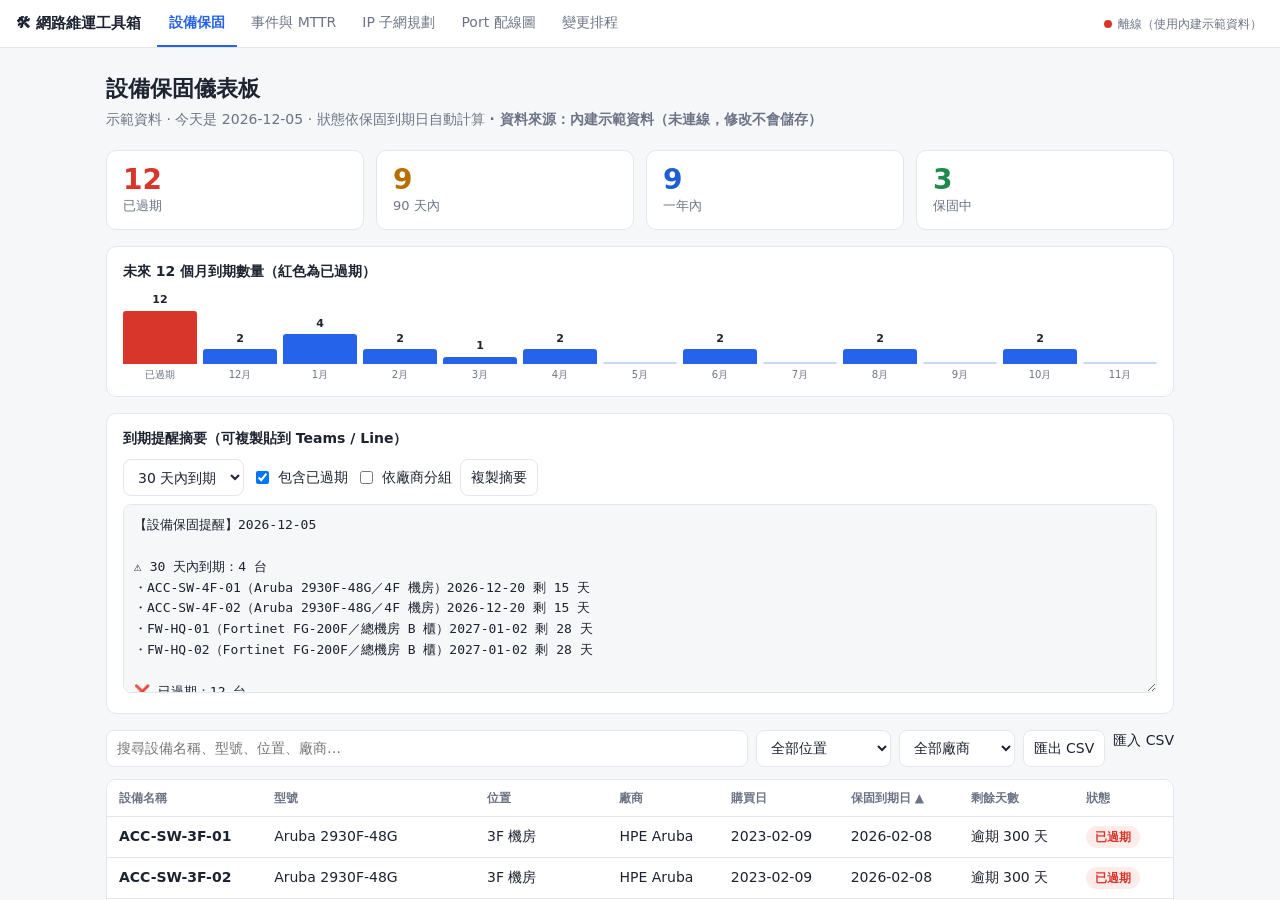
==== index.html @ cf8c07ed "Add IT netops toolbox (demo data, Supabase-backed) Co-Authored-By: Claude Sonnet 5.5 <noreply@anthro" ====
<!doctype html>
<html lang="zh-Hant">
<head>
<meta charset="utf-8">
<meta name="viewport" content="width=device-width, initial-scale=1">
<title>IT 網路維運工具箱</title>
<style>
:root{--bg:#f6f7f9;--card:#fff;--text:#1d2330;--muted:#6b7385;--line:#e3e6ec;--accent:#2563eb;--ok:#1f8a4c;--bad:#d9362b}
@media (prefers-color-scheme:dark){:root{--bg:#12151c;--card:#1b2029;--text:#e8ebf2;--muted:#98a1b3;--line:#2b323f;--accent:#6b9bff;--ok:#5fd08a;--bad:#ff7b72}}
*{box-sizing:border-box}
html,body{height:100%;margin:0}
body{display:flex;flex-direction:column;background:var(--bg);color:var(--text);font:14px/1.5 -apple-system,"PingFang TC","Noto Sans TC",system-ui,sans-serif}
header{background:var(--card);border-bottom:1px solid var(--line);display:flex;align-items:center;gap:6px;padding:0 12px;flex-wrap:wrap}
.brand{font-weight:700;font-size:15px;padding:12px 10px 12px 4px;white-space:nowrap}
nav{display:flex;gap:2px;overflow-x:auto;flex:1}
nav a{padding:12px 12px;color:var(--muted);text-decoration:none;white-space:nowrap;border-bottom:2px solid transparent}
nav a:hover{color:var(--text)}
nav a.on{color:var(--accent);border-bottom-color:var(--accent);font-weight:600}
.db{font-size:12px;color:var(--muted);display:flex;align-items:center;gap:6px;white-space:nowrap;padding:0 6px}
.db i{width:8px;height:8px;border-radius:50%;background:var(--muted);display:inline-block}
.db.ok i{background:var(--ok)}.db.bad i{background:var(--bad)}
@media(max-width:700px){.brand{flex:1}nav{order:3;flex-basis:100%}}
iframe{flex:1;width:100%;border:0;background:var(--bg)}
</style>
</head>
<body>
<header>
  <div class="brand">🛠 網路維運工具箱</div>
  <nav id="nav"></nav>
  <div class="db" id="db"><i></i><span>連線中…</span></div>
</header>
<iframe id="frame" title="工具內容"></iframe>

<script src="ops-db.js"></script>
<script>
const TOOLS = [
  ['warranty','設備保固','warranty-dashboard.html'],
  ['incident','事件與 MTTR','incident-tracker.html'],
  ['subnet','IP 子網規劃','subnet-planner.html'],
  ['ports','Port 配線圖','port-map.html'],
  ['change','變更排程','change-calendar.html'],
];
const nav = document.getElementById('nav'), frame = document.getElementById('frame');
nav.innerHTML = TOOLS.map(([k,l])=>`<a href="#${k}" data-k="${k}">${l}</a>`).join('');
function go(){
  const k = (location.hash||'').slice(1);
  const t = TOOLS.find(x=>x[0]===k) || TOOLS[0];
  nav.querySelectorAll('a').forEach(a=>a.classList.toggle('on',a.dataset.k===t[0]));
  if(!frame.src.endsWith(t[2])) frame.src = t[2];
  document.title = t[1] + '｜IT 網路維運工具箱';
}
window.addEventListener('hashchange',go); go();

// 資料庫連線狀態
OPS.select('ops_devices','select=id&limit=1').then(r=>{
  const el=document.getElementById('db');
  el.className='db '+(r?'ok':'bad');
  el.querySelector('span').textContent = r ? 'Supabase 已連線' : '離線（使用內建示範資料）';
});
</script>
</body>
</html>
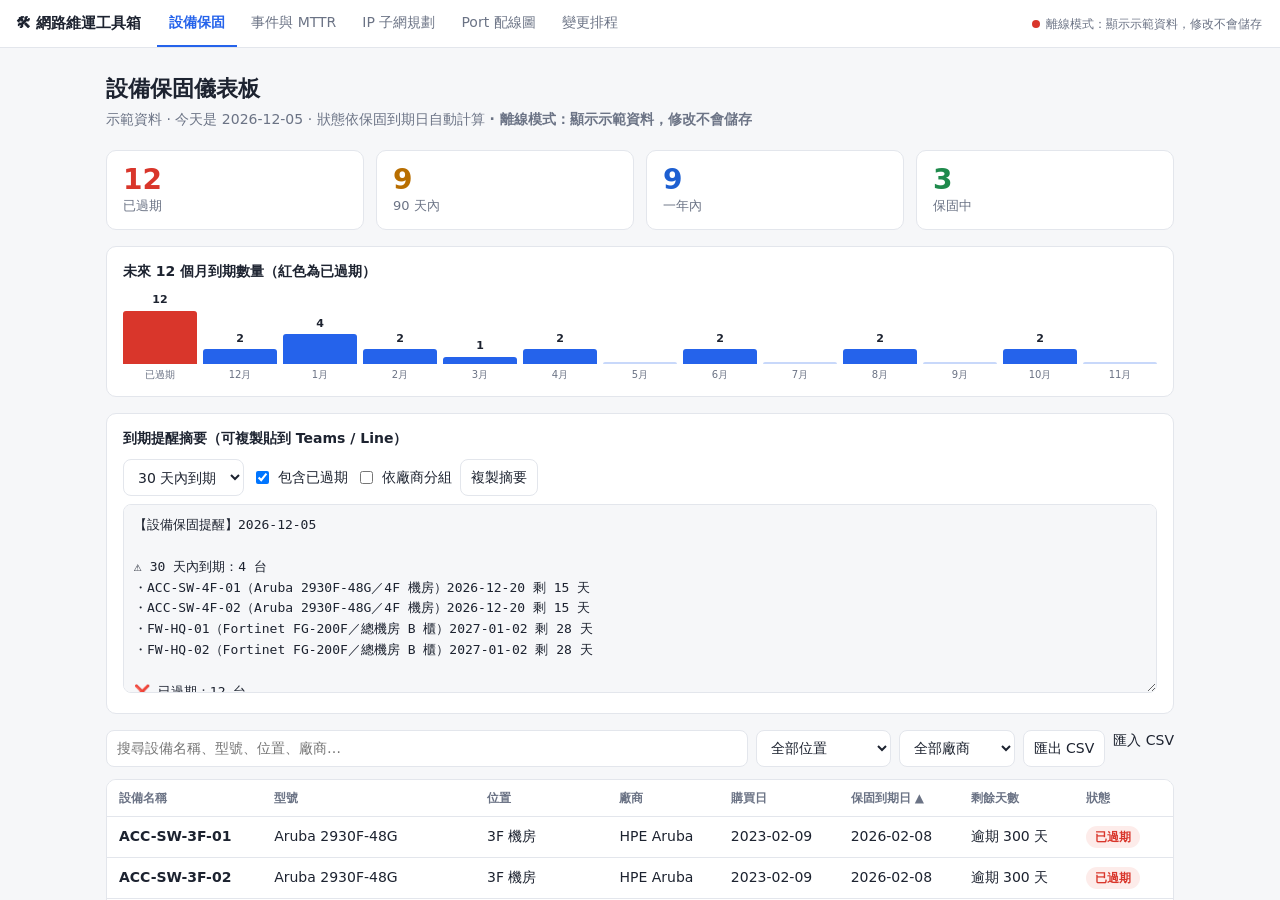
==== commit dab41c9a: "Hide backend status labels unless offline Co-Authored-By: Claude Sonnet 5.5 <noreply@anthropic.com>" ====
--- a/index.html
+++ b/index.html
@@ -16,9 +16,9 @@
 nav a{padding:12px 12px;color:var(--muted);text-decoration:none;white-space:nowrap;border-bottom:2px solid transparent}
 nav a:hover{color:var(--text)}
 nav a.on{color:var(--accent);border-bottom-color:var(--accent);font-weight:600}
-.db{font-size:12px;color:var(--muted);display:flex;align-items:center;gap:6px;white-space:nowrap;padding:0 6px}
+.db{display:none;font-size:12px;color:var(--muted);align-items:center;gap:6px;white-space:nowrap;padding:0 6px}
 .db i{width:8px;height:8px;border-radius:50%;background:var(--muted);display:inline-block}
-.db.ok i{background:var(--ok)}.db.bad i{background:var(--bad)}
+.db.bad{display:flex}.db.bad i{background:var(--bad)}
 @media(max-width:700px){.brand{flex:1}nav{order:3;flex-basis:100%}}
 iframe{flex:1;width:100%;border:0;background:var(--bg)}
 </style>
@@ -27,7 +27,7 @@
 <header>
   <div class="brand">🛠 網路維運工具箱</div>
   <nav id="nav"></nav>
-  <div class="db" id="db"><i></i><span>連線中…</span></div>
+  <div class="db" id="db"><i></i><span></span></div>
 </header>
 <iframe id="frame" title="工具內容"></iframe>
 
@@ -51,11 +51,12 @@
 }
 window.addEventListener('hashchange',go); go();
 
-// 資料庫連線狀態
+// 只有在連不上資料庫時才提示（正常連線時不顯示任何技術訊息）
 OPS.select('ops_devices','select=id&limit=1').then(r=>{
+  if(r) return;
   const el=document.getElementById('db');
-  el.className='db '+(r?'ok':'bad');
-  el.querySelector('span').textContent = r ? 'Supabase 已連線' : '離線（使用內建示範資料）';
+  el.className='db bad';
+  el.querySelector('span').textContent='離線模式：顯示示範資料，修改不會儲存';
 });
 </script>
 </body>
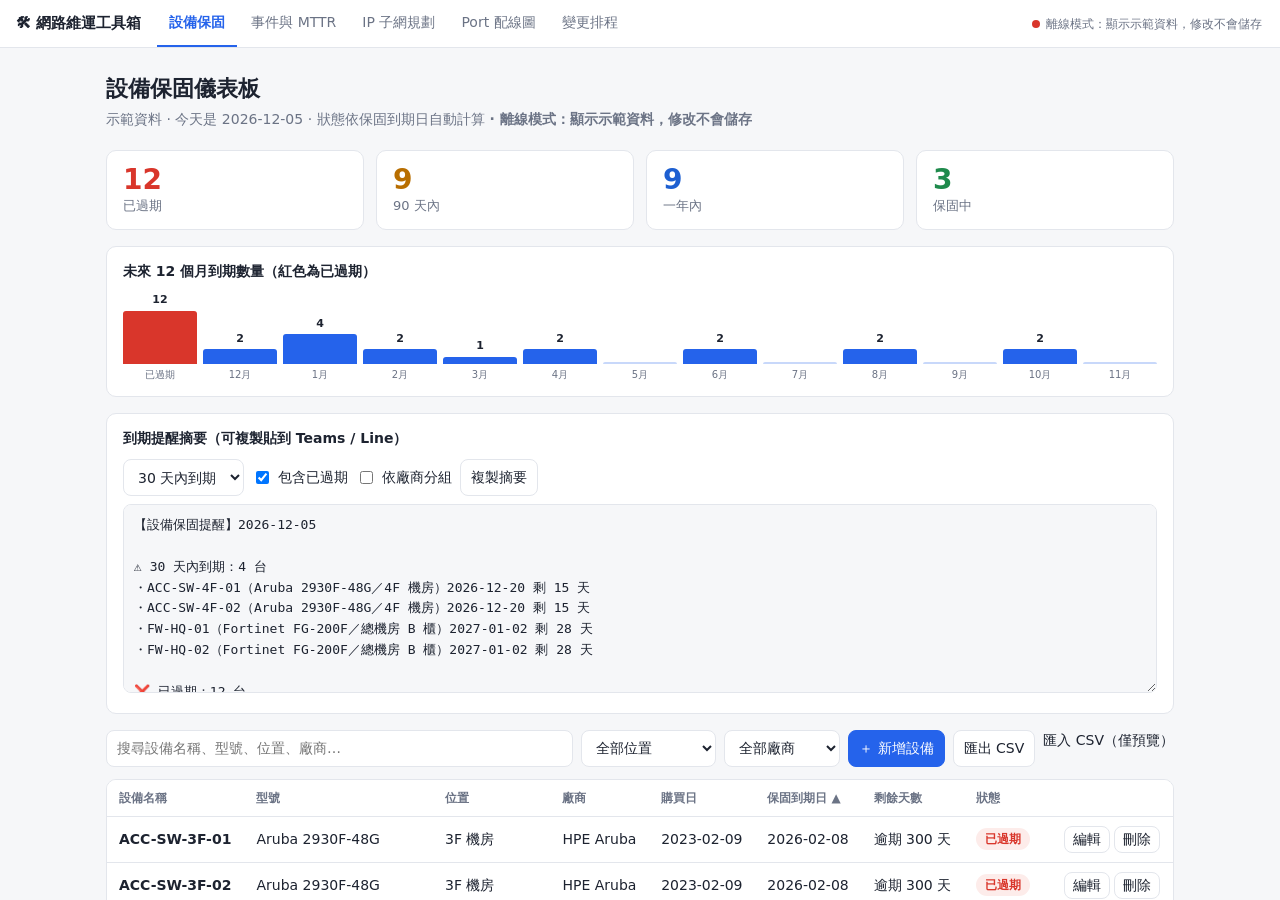
==== commit a97846b7: "Add device CRUD and simulated live port status Co-Authored-By: Claude Sonnet 5.5 <noreply@anthropic." ====
--- a/index.html
+++ b/index.html
@@ -31,7 +31,7 @@
 </header>
 <iframe id="frame" title="工具內容"></iframe>
 
-<script src="ops-db.js"></script>
+<script src="ops-db.js?v=3"></script>
 <script>
 const TOOLS = [
   ['warranty','設備保固','warranty-dashboard.html'],
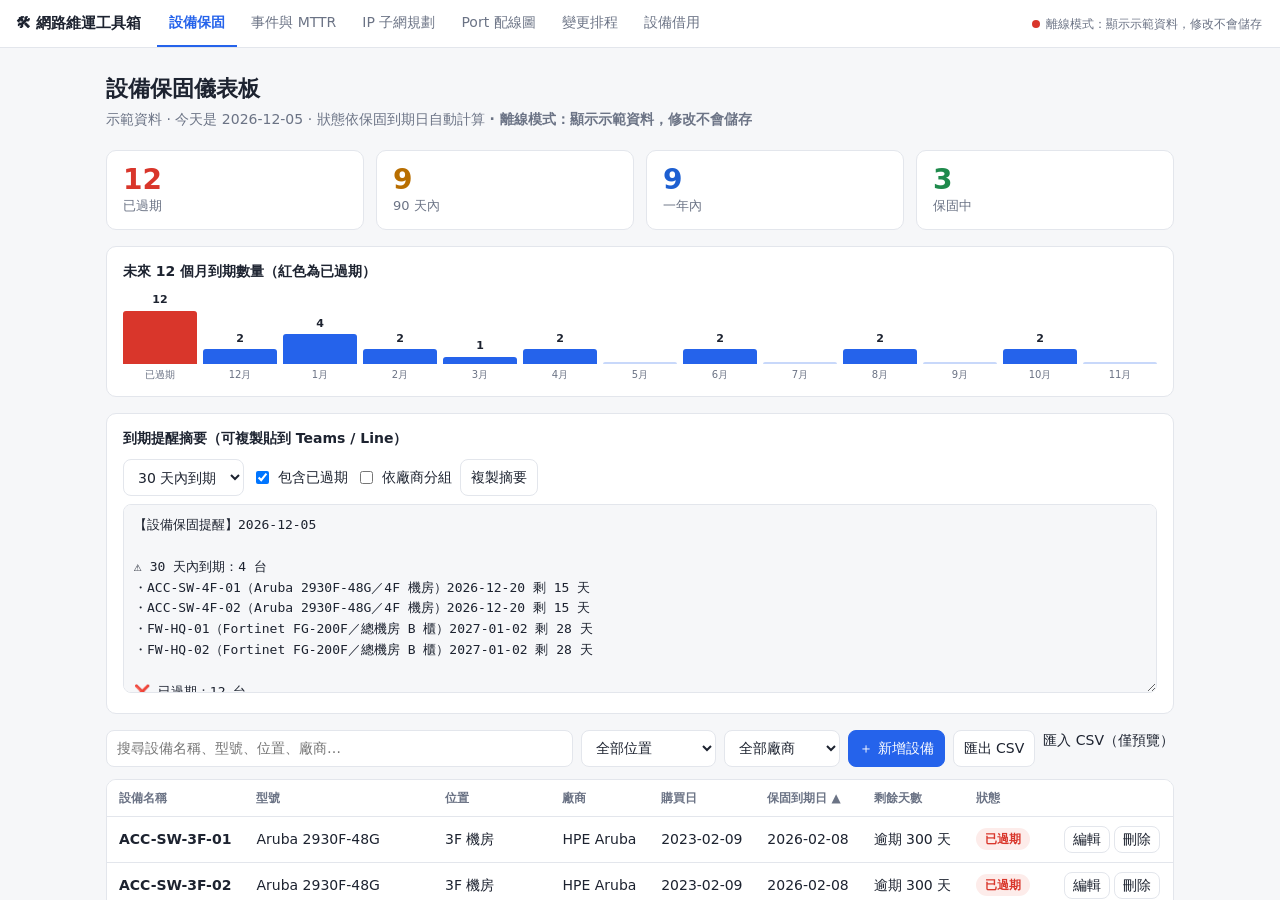
==== commit a3c6bc15: "Add equipment loan system with history and CSV export, link from toolbox Co-Authored-By: Claude Sonn" ====
--- a/index.html
+++ b/index.html
@@ -31,7 +31,7 @@
 </header>
 <iframe id="frame" title="工具內容"></iframe>
 
-<script src="ops-db.js?v=3"></script>
+<script src="ops-db.js?v=5"></script>
 <script>
 const TOOLS = [
   ['warranty','設備保固','warranty-dashboard.html'],
@@ -39,6 +39,7 @@
   ['subnet','IP 子網規劃','subnet-planner.html'],
   ['ports','Port 配線圖','port-map.html'],
   ['change','變更排程','change-calendar.html'],
+  ['loan','設備借用','loan/index.html'],
 ];
 const nav = document.getElementById('nav'), frame = document.getElementById('frame');
 nav.innerHTML = TOOLS.map(([k,l])=>`<a href="#${k}" data-k="${k}">${l}</a>`).join('');
